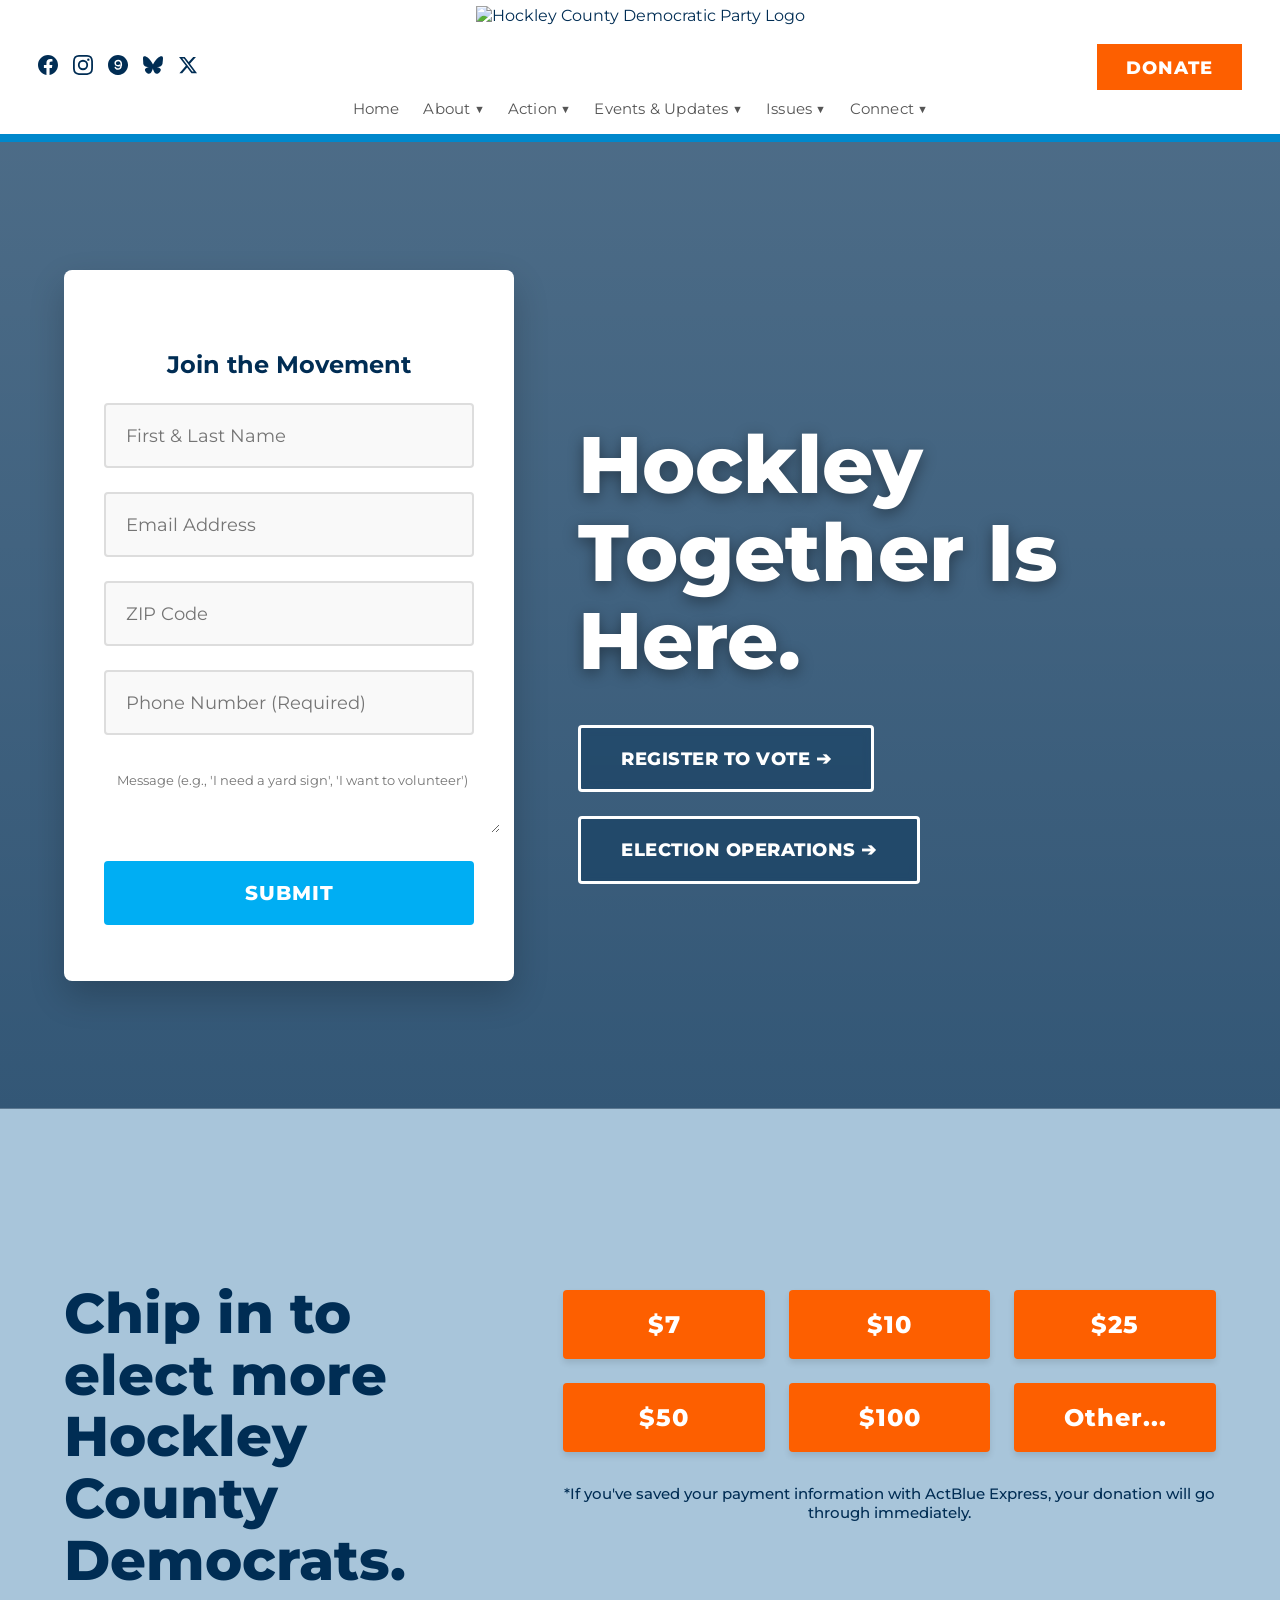
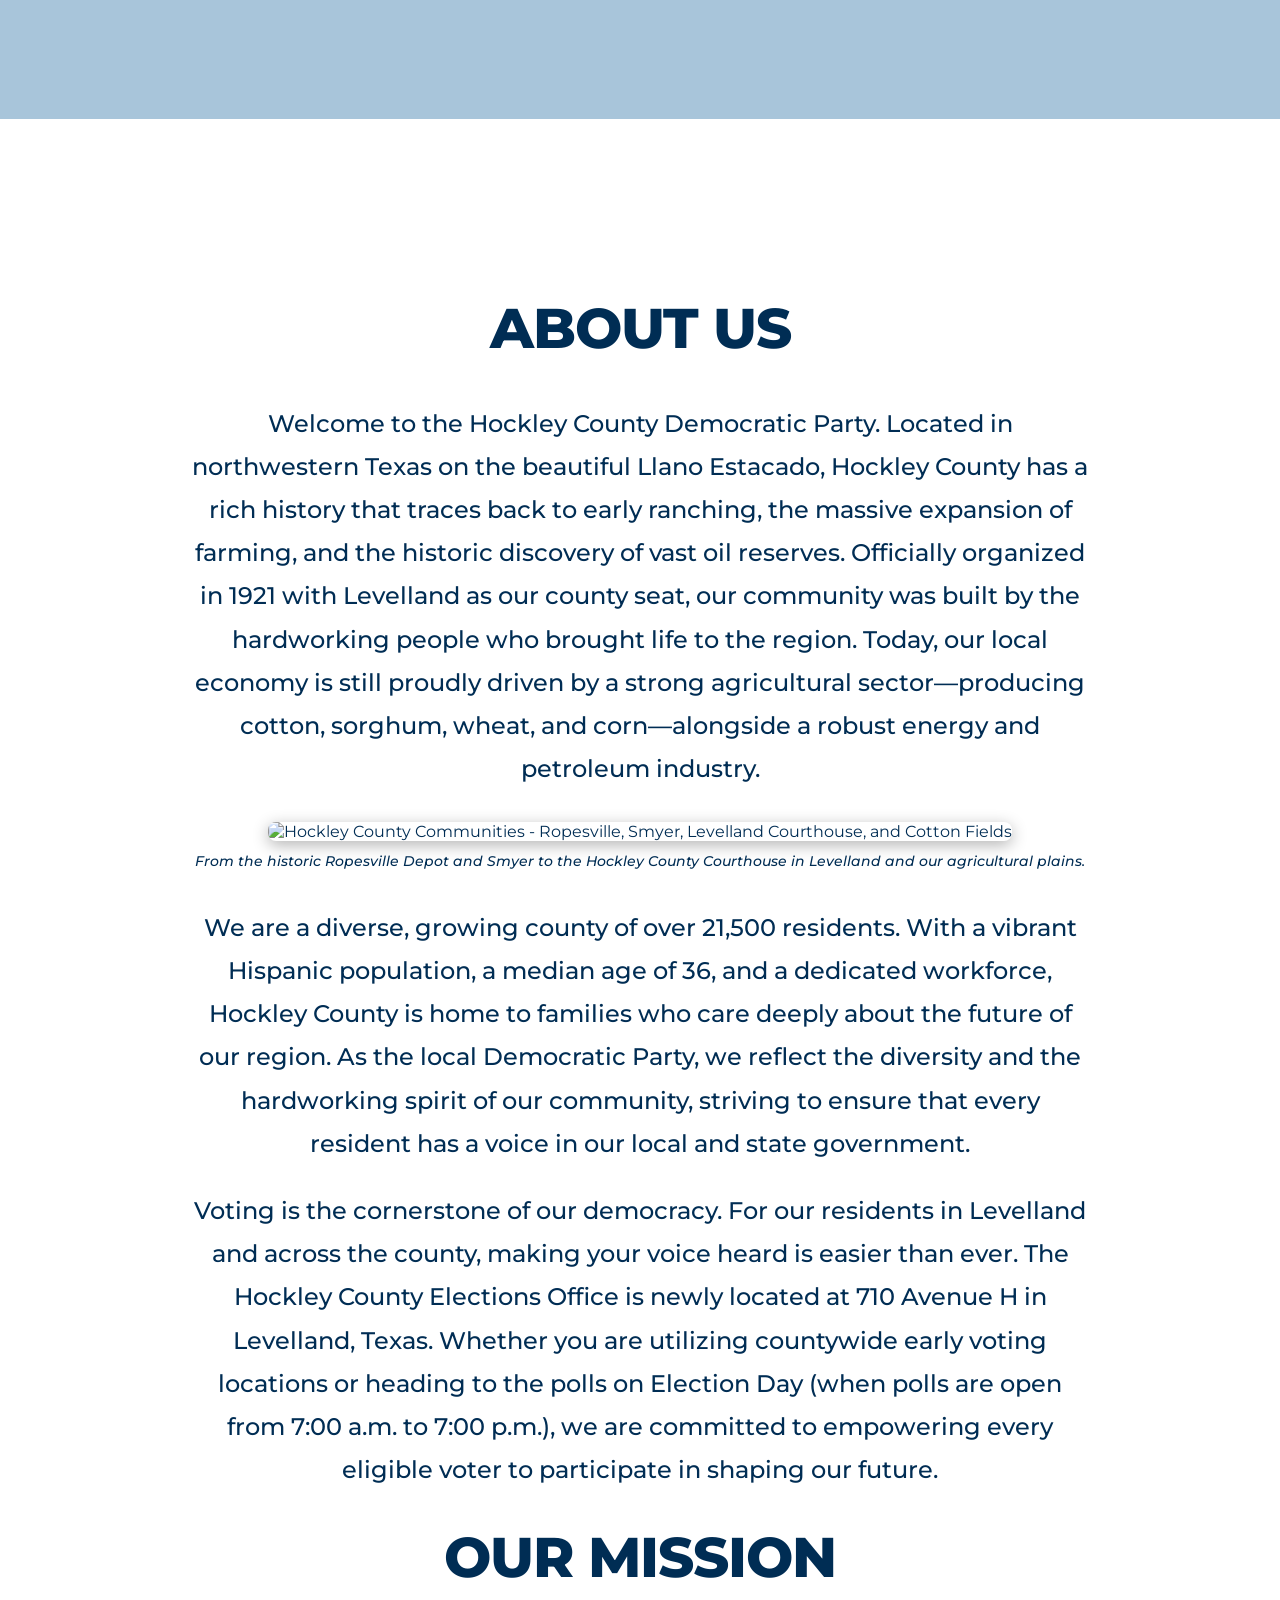
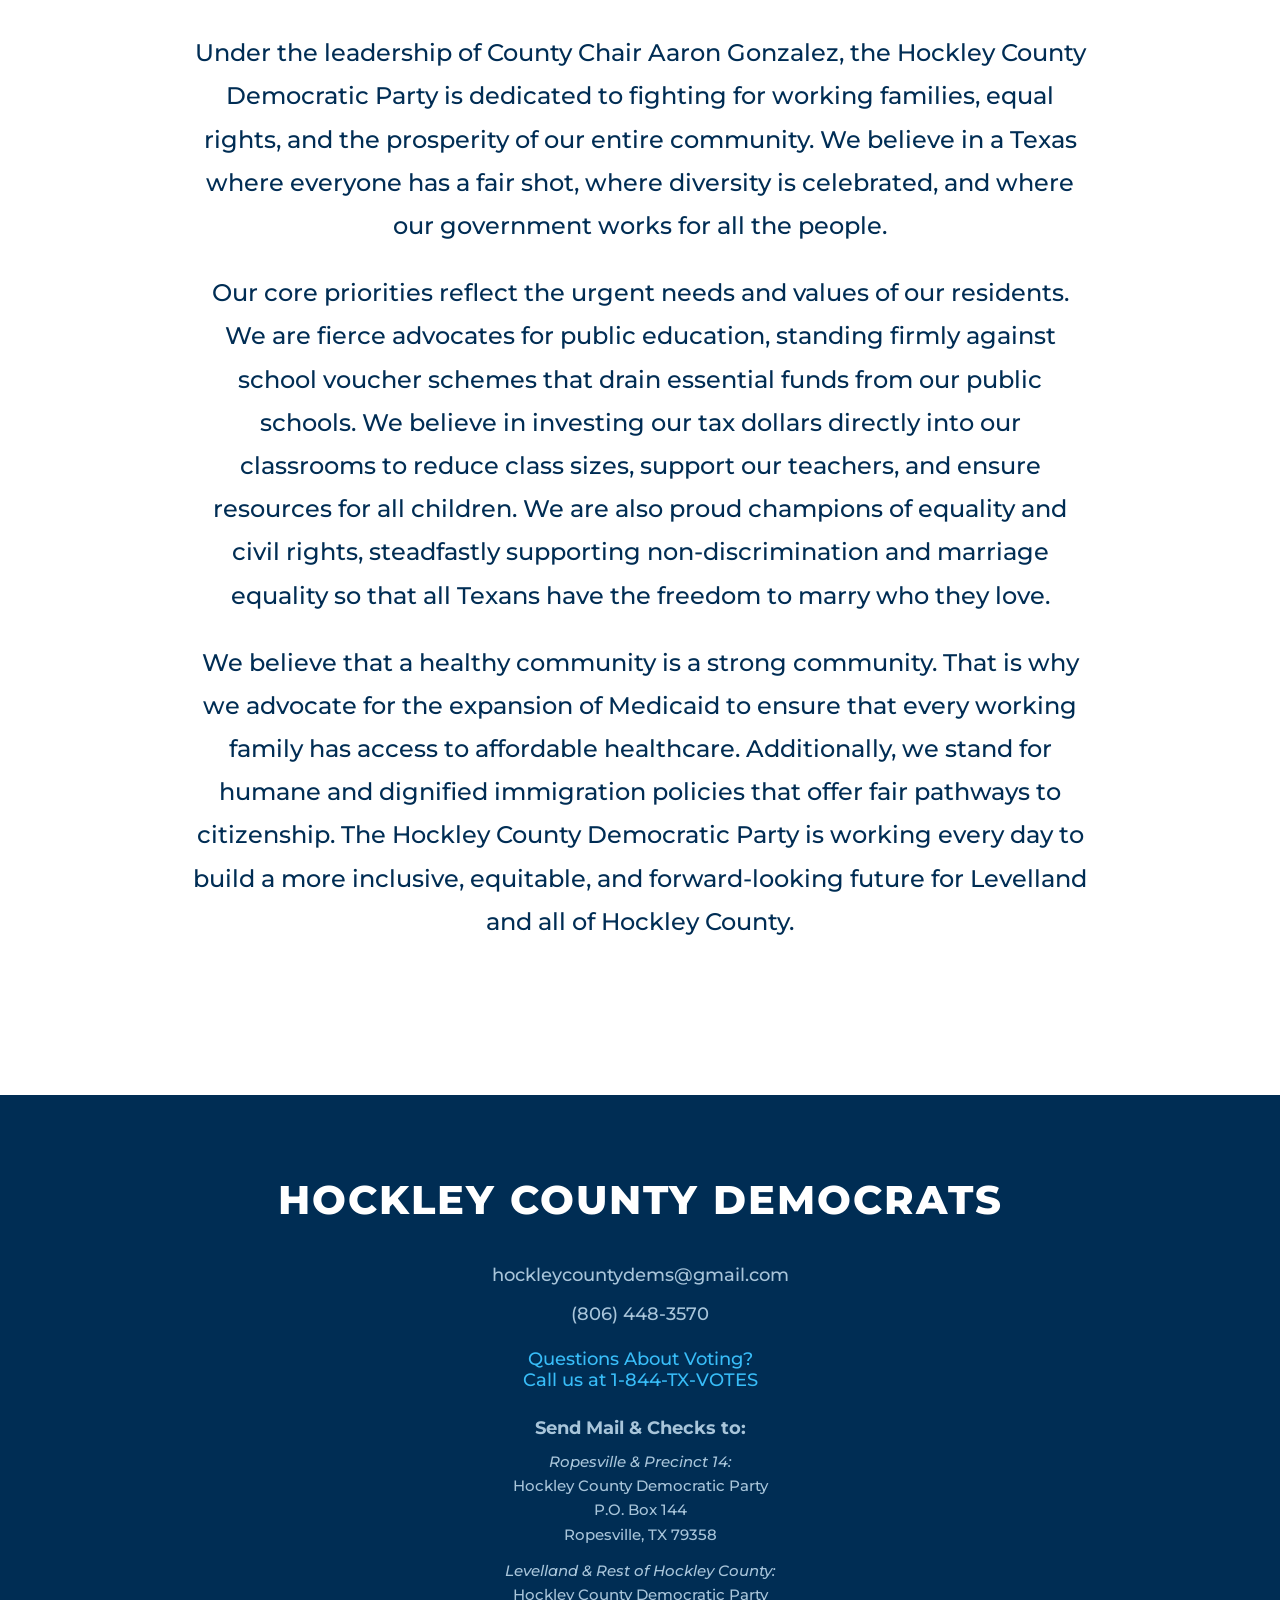
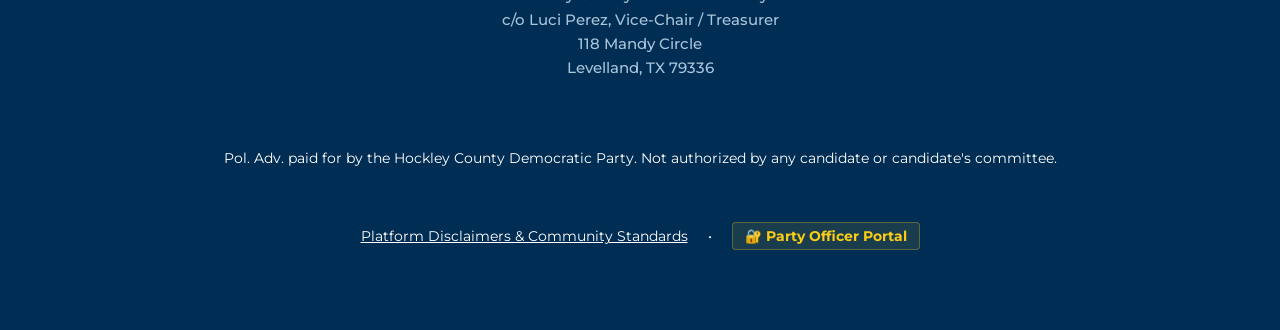
==== index.html @ a1cc04ae "Update index.html Changed Hockley Democrats to Hockley County Democrats." ====
<!DOCTYPE html>
<html lang="en">
<head>
  <link rel="icon" type="image/jpeg" href="images/logo.jpg">

  <meta name="description" content="Official Website of the Hockley County Democratic Party. Empowering residents to build communities that represent them. Vote, Volunteer, and Get Involved.">
  <meta charset="UTF-8" />
  <meta name="viewport" content="width=device-width, initial-scale=1.0"/>
  <title>Hockley Democrats</title>
  
  <!-- Fonts -->
  <link rel="preconnect" href="https://fonts.googleapis.com">
  <link rel="preconnect" href="https://fonts.gstatic.com" crossorigin>
  <link href="https://fonts.googleapis.com/css2?family=Alfa+Slab+One&family=Inter:wght@400;600;800&family=Montserrat:wght@400;600;800&display=swap" rel="stylesheet">
  
  <link rel="stylesheet" href="css/state_party_clone.css" />

<!-- Google tag (gtag.js) -->
<script async src="https://www.googletagmanager.com/gtag/js?id=G-Q577ZL75XM"></script>
<script>
  window.dataLayer = window.dataLayer || [];
  function gtag(){dataLayer.push(arguments);}
  gtag('js', new Date());

  gtag('config', 'G-Q577ZL75XM');
</script>
  <link rel="stylesheet" href="css/a11y.css">

  <!-- Open Graph Tags -->
  <meta property="og:title" content="Hockley Democrats">
  <meta property="og:description" content="Official Website of the Hockley County Democratic Party. Empowering residents to build communities that represent them. Vote, Volunteer, and Get Involved.">
  <meta property="og:image" content="https://hockleycountydems.org/images/logo.jpg">
  <meta property="og:type" content="website">

<!-- Local Business / Political Party JSON-LD -->
<script type="application/ld+json">
{
  "@context": "https://schema.org",
  "@type": "PoliticalParty",
  "name": "Hockley County Democratic Party",
  "url": "https://hockleycountydems.org",
  "logo": "https://hockleycountydems.org/images/logo.jpg",
  "address": {
    "@type": "PostalAddress",
    "streetAddress": "118 Mandy Circle",
    "addressLocality": "Levelland",
    "addressRegion": "TX",
    "postalCode": "79336",
    "addressCountry": "US"
  },
  "telephone": "(806) 448-3570",
  "email": "hockleycountydems@gmail.com"
}
</script>
</head>
<body class="tx-clone">

            <nav class="tx-clone-nav">
    <div id="google_translate_element" style="position: absolute; right: 1rem; top: 0rem; z-index: 1000; transform: scale(0.8); transform-origin: top right;"></div>
    <div class="tx-clone-nav-socials">
      <a href="https://www.facebook.com/HockleyCountyDemocrats" target="_blank" rel="noopener noreferrer" aria-label="Facebook" style="color: inherit;"><svg aria-hidden="true" width="20" height="20" viewBox="0 0 24 24" fill="currentColor"><path d="M24 12.073c0-6.627-5.373-12-12-12s-12 5.373-12 12c0 5.99 4.388 10.954 10.125 11.854v-8.385H7.078v-3.469h3.047V9.43c0-3.007 1.792-4.669 4.533-4.669 1.312 0 2.686.235 2.686.235v2.953H15.83c-1.491 0-1.956.925-1.956 1.874v2.25h3.328l-.532 3.469h-2.796v8.385C19.612 23.027 24 18.062 24 12.073z"/></svg></a>
      <a href="https://www.instagram.com/hockleycountydems/" target="_blank" rel="noopener noreferrer" aria-label="Instagram" style="color: inherit;"><svg aria-hidden="true" width="20" height="20" viewBox="0 0 24 24" fill="currentColor"><path d="M12 2.163c3.204 0 3.584.012 4.85.07 3.252.148 4.771 1.691 4.919 4.919.058 1.265.069 1.645.069 4.849 0 3.205-.012 3.584-.069 4.849-.149 3.225-1.664 4.771-4.919 4.919-1.266.058-1.644.07-4.85.07-3.204 0-3.584-.012-4.849-.07-3.26-.149-4.771-1.699-4.919-4.92-.058-1.265-.07-1.644-.07-4.849 0-3.204.013-3.583.07-4.849.149-3.227 1.664-4.771 4.919-4.919 1.266-.057 1.645-.069 4.849-.069zM12 0C8.741 0 8.333.014 7.053.072 2.695.272.273 2.69.073 7.052.014 8.333 0 8.741 0 12c0 3.259.014 3.668.072 4.948.2 4.358 2.618 6.78 6.98 6.98C8.333 23.986 8.741 24 12 24c3.259 0 3.668-.014 4.948-.072 4.354-.2 6.782-2.618 6.979-6.98.059-1.28.073-1.689.073-4.948 0-3.259-.014-3.667-.072-4.947-.196-4.354-2.617-6.78-6.979-6.98C15.668.014 15.259 0 12 0zm0 5.838a6.162 6.162 0 100 12.324 6.162 6.162 0 000-12.324zM12 16a4 4 0 110-8 4 4 0 010 8zm6.406-11.845a1.44 1.44 0 100 2.881 1.44 1.44 0 000-2.88z"/></svg></a>
      <a href="https://www.threads.com/@hockleycountydems" target="_blank" rel="noopener noreferrer" aria-label="Threads" style="color: inherit;"><svg aria-hidden="true" width="20" height="20" viewBox="0 0 24 24" fill="currentColor"><path d="M12.01 0C5.378 0 0 5.378 0 12.01c0 6.632 5.378 12.01 12.01 12.01 6.632 0 12.01-5.378 12.01-12.01C24.02 5.378 18.642 0 12.01 0zm4.55 12.983c-.078 3.065-1.928 4.795-4.556 4.795-2.22 0-3.923-1.39-4.218-3.447l1.782-.378c.174 1.22 1.09 2.052 2.436 2.052 1.583 0 2.658-1.077 2.686-2.924-.766.425-1.67.662-2.65.662-2.58 0-4.328-1.637-4.328-3.996 0-2.392 1.835-4.14 4.542-4.14 2.868 0 4.606 1.936 4.606 5.25v2.126h-1.782v-2.126c0-2.247-1.09-3.48-2.824-3.48-1.637 0-2.73 1.026-2.73 2.408 0 1.39 1.05 2.36 2.593 2.36.93 0 1.77-.333 2.43-.915l.09-.078v1.477z"/></svg></a>
      <a href="https://bsky.app/profile/hockleycountydems.bsky.social" target="_blank" rel="noopener noreferrer" aria-label="BlueSky" style="color: inherit;"><svg aria-hidden="true" width="20" height="20" viewBox="0 0 568 501" fill="currentColor"><path d="M123.121 33.664C188.241 82.553 258.281 181.68 284 234.873c25.719-53.192 95.759-152.32 160.879-201.21C491.866-1.611 568-28.906 568 57.947c0 17.346-9.945 145.713-15.778 166.555-20.275 72.453-94.155 90.933-159.875 79.748C507.222 323.8 536.444 388.56 473.333 453.32c-119.259 122.37-170.526-30.73-185.044-73.49-4.288-12.63-7.444-24.11-8.289-26.68-.845 2.57-4 14.05-8.289 26.68-14.518 42.76-65.785 195.86-185.044 73.49-63.111-64.76-33.889-129.52 80.988-149.07-65.72 11.185-139.6-7.295-159.875-79.748C9.945 203.66 0 75.293 0 57.947 0-28.906 76.135-1.612 123.121 33.664Z"/></svg></a>
      <a href="https://x.com/HockleyCoDems" target="_blank" rel="noopener noreferrer" aria-label="X (Twitter)" style="color: inherit;"><svg aria-hidden="true" width="20" height="20" viewBox="0 0 24 24" fill="currentColor"><path d="M18.244 2.25h3.308l-7.227 8.26 8.502 11.24H16.17l-5.214-6.817L4.99 21.75H1.68l7.73-8.835L1.254 2.25H8.08l4.713 6.231zm-1.161 17.52h1.833L7.084 4.126H5.117z"/></svg></a>
    </div>
    <div class="tx-clone-nav-center">
      <a href="index.html" class="tx-clone-logo" id="main-party-logo">
        <img src="images/logo.jpg" alt="Hockley County Democratic Party Logo" class="tx-clone-logo-img">
      </a>
      <div class="tx-clone-nav-links">
        <a href="index.html" class="nav-item">Home</a>
        
        <div class="nav-item dropdown">
          <span>About ▼</span>
          <div class="dropdown-content">
            <a href="about.html">About Us</a>
            <a href="2026-candidates.html">2026 Candidates</a>
          </div>
        </div>

        <div class="nav-item dropdown">
          <span>Action ▼</span>
          <div class="dropdown-content">
            <div style="padding: 0.5rem 1rem; font-size: 0.75rem; text-transform: uppercase; color: var(--text-muted); font-weight: 800; letter-spacing: 1px; border-bottom: 1px solid var(--glass-border); margin-bottom: 0.25rem;">For Voters</div>
            <a href="elections_101.html" style="color: #60a5fa; font-weight: 800;">Elections 101 FAQ 💡</a>
            <a href="election_operations.html" style="color: #c084fc; font-weight: 800;">Election Operations 📋</a>
            <a href="vbm.html" style="color: #34d399; font-weight: 800;">Vote by Mail 📬</a>
            <a href="vote.html">Voter Resources</a>
            
            <div style="padding: 0.5rem 1rem; font-size: 0.75rem; text-transform: uppercase; color: var(--text-muted); font-weight: 800; letter-spacing: 1px; border-bottom: 1px solid var(--glass-border); margin-top: 0.5rem; margin-bottom: 0.25rem;">For Organizers</div>
            <a href="chair_onboarding.html" style="color: #fcd34d; font-weight: 800;">Precinct Toolkit 🧰</a>
            <a href="van_support.html" style="color: #38bdf8; font-weight: 600;">VAN Support 💻</a>
            <a href="arena_training.html">The Arena</a>
            <a href="vdr_portal.html" style="color: #a78bfa; font-weight: 800;">VDR Portal 📝</a>
            <a href="precinct_chairs.html">Precinct Chairs</a>
          </div>
        </div>

        <div class="nav-item dropdown">
          <a href="community.html" style="color: inherit; text-decoration: none; font-weight: inherit;">Events & Updates ▼</a>
          <div class="dropdown-content">
            <a href="social_wall.html" style="color: #38bdf8; font-weight: 800;">Social Photo Gallery 📸</a>
            <a href="caucuses.html" style="color: #60a5fa; font-weight: 800;">Party Caucuses 🤝</a>
            <a href="events.html" style="color: #fb923c; font-weight: 800;">Events Calendar 📅</a>
          </div>
        </div>

        <div class="nav-item dropdown">
          <span>Issues ▼</span>
          <div class="dropdown-content">
            <a href="civics.html" style="color: #fcd34d; font-weight: 800;">Civics 📚</a>
          </div>
        </div>

        <div class="nav-item dropdown">
          <span>Connect ▼</span>
          <div class="dropdown-content">
            <a href="join.html" style="color: #fca5a5; font-weight: 800;">Join the Party 🤝</a>
            <a href="contact.html">Contact Us</a>
            <a href="admin/" style="color: #facc15; font-weight: 800; border-top: 1px solid var(--glass-border); margin-top: 0.25rem; padding-top: 0.5rem;">🔐 Chair Admin Portal</a>
          </div>
        </div>

      </div>
    </div>
    <div class="tx-clone-nav-right">
      <a href="https://secure.actblue.com/donate/hockley-county-democratic-party-tx-1" class="tx-clone-btn-donate" target="_blank" rel="noopener noreferrer">DONATE</a>
    </div>
  </nav>
  <div class="tx-clone-nav-accent-bar"></div>

  <!-- Tuesday Event Banner -->
  <div id="tuesday-event-banner" style="background-color: var(--tx-orange, #fd5f00); color: white; text-align: center; padding: 1rem 5%; font-weight: 800; font-size: 1.1rem; letter-spacing: 0.5px; box-shadow: 0 4px 6px rgba(0,0,0,0.1); position: relative; z-index: 900;">
    🚨 TUESDAY EVENT: Precinct Chair Meeting! 
    <a href="chair_onboarding.html" style="color: var(--tx-navy); text-decoration: underline; margin-left: 10px; transition: opacity 0.2s ease;">Click here for onboarding and details ➔</a>
  </div>
  <script>
    (function() {
      // Hide banner if current date is Wednesday or later
      var now = new Date();
      var expireDate = new Date('2026-06-17T00:00:00-05:00');
      if (now >= expireDate) {
        var banner = document.getElementById('tuesday-event-banner');
        if (banner) banner.style.display = 'none';
      }
    })();
  </script>

  <header class="tx-clone-hero">
    <div class="tx-clone-hero-left">
      <h3 style="margin-bottom: 1.5rem; color: var(--tx-navy); font-size: 1.5rem; text-align: center;">Join the Movement</h3>
      <form>
        <div class="tx-clone-form-group">
          <input type="text" id="name" name="name" placeholder="First & Last Name" required>
        </div>
        <div class="tx-clone-form-group">
          <input type="email" id="email" name="email" placeholder="Email Address" required>
        </div>
        <div class="tx-clone-form-group">
          <input type="text" id="zipcode" name="zipcode" placeholder="ZIP Code" required>
        </div>
        <div class="tx-clone-form-group">
          <input type="tel" id="phone" name="phone" placeholder="Phone Number (Required)" required>
        </div>
        <div class="tx-clone-form-group">
          <textarea id="message" name="message" placeholder="Message (e.g., 'I need a yard sign', 'I want to volunteer')" rows="3" style="width: 100%; padding: 0.8rem; border-radius: 4px; border: none; font-family: inherit; resize: vertical;"></textarea>
        </div>
        <button type="submit" class="tx-clone-btn-submit">SUBMIT</button>
      </form>
    </div>
    <div class="tx-clone-hero-right">
      <h1>Hockley Together is Here.</h1>
      <div class="tx-clone-hero-btns">
        <a href="vote.html" class="tx-clone-btn-outline">Register to Vote ➔</a>
        <a href="election_operations.html" class="tx-clone-btn-outline">Election Operations ➔</a>
      </div>
    </div>
  </header>

  <section class="tx-clone-donation">
    <div class="tx-clone-donation-inner">
      <div class="tx-clone-donation-left">
        <h2>Chip in to elect more<br>Hockley County Democrats.</h2>
      </div>
      <div class="tx-clone-donation-right">
        <div class="tx-clone-grid">
          <a href="https://secure.actblue.com/donate/hockley-county-democratic-party-tx-1" class="tx-clone-amount" target="_blank" rel="noopener noreferrer">$7</a>
          <a href="https://secure.actblue.com/donate/hockley-county-democratic-party-tx-1" class="tx-clone-amount" target="_blank" rel="noopener noreferrer">$10</a>
          <a href="https://secure.actblue.com/donate/hockley-county-democratic-party-tx-1" class="tx-clone-amount" target="_blank" rel="noopener noreferrer">$25</a>
          <a href="https://secure.actblue.com/donate/hockley-county-democratic-party-tx-1" class="tx-clone-amount" target="_blank" rel="noopener noreferrer">$50</a>
          <a href="https://secure.actblue.com/donate/hockley-county-democratic-party-tx-1" class="tx-clone-amount" target="_blank" rel="noopener noreferrer">$100</a>
          <a href="https://secure.actblue.com/donate/hockley-county-democratic-party-tx-1" class="tx-clone-amount" target="_blank" rel="noopener noreferrer">Other...</a>
        </div>
        <p class="tx-clone-donation-disclaimer">*If you've saved your payment information with ActBlue Express, your donation will go through immediately.</p>
      </div>
    </div>
  </section>

  <section class="tx-clone-content">
    <div class="tx-clone-content-inner">
      <h2>About Us</h2>
      <p>Welcome to the Hockley County Democratic Party. Located in northwestern Texas on the beautiful Llano Estacado, Hockley County has a rich history that traces back to early ranching, the massive expansion of farming, and the historic discovery of vast oil reserves. Officially organized in 1921 with Levelland as our county seat, our community was built by the hardworking people who brought life to the region. Today, our local economy is still proudly driven by a strong agricultural sector—producing cotton, sorghum, wheat, and corn—alongside a robust energy and petroleum industry.</p>
      
      <div style="margin: 2rem 0; text-align: center;">
        <img src="images/hockley_landmarks_collage.jpg" alt="Hockley County Communities - Ropesville, Smyer, Levelland Courthouse, and Cotton Fields" style="width: 100%; max-width: 800px; border-radius: 8px; border: 1px solid var(--glass-border); box-shadow: 0 4px 16px rgba(0,0,0,0.3);">
        <p style="font-size: 0.85rem; color: var(--text-muted); margin-top: 0.5rem; font-style: italic;">From the historic Ropesville Depot and Smyer to the Hockley County Courthouse in Levelland and our agricultural plains.</p>
      </div>

      <p>We are a diverse, growing county of over 21,500 residents. With a vibrant Hispanic population, a median age of 36, and a dedicated workforce, Hockley County is home to families who care deeply about the future of our region. As the local Democratic Party, we reflect the diversity and the hardworking spirit of our community, striving to ensure that every resident has a voice in our local and state government.</p>

      <p>Voting is the cornerstone of our democracy. For our residents in Levelland and across the county, making your voice heard is easier than ever. The Hockley County Elections Office is newly located at 710 Avenue H in Levelland, Texas. Whether you are utilizing countywide early voting locations or heading to the polls on Election Day (when polls are open from 7:00 a.m. to 7:00 p.m.), we are committed to empowering every eligible voter to participate in shaping our future.</p>

      <h2 style="margin-top: 2rem;">Our Mission</h2>
      <p>Under the leadership of County Chair Aaron Gonzalez, the Hockley County Democratic Party is dedicated to fighting for working families, equal rights, and the prosperity of our entire community. We believe in a Texas where everyone has a fair shot, where diversity is celebrated, and where our government works for all the people.</p>

      <p>Our core priorities reflect the urgent needs and values of our residents. We are fierce advocates for public education, standing firmly against school voucher schemes that drain essential funds from our public schools. We believe in investing our tax dollars directly into our classrooms to reduce class sizes, support our teachers, and ensure resources for all children. We are also proud champions of equality and civil rights, steadfastly supporting non-discrimination and marriage equality so that all Texans have the freedom to marry who they love.</p>

      <p>We believe that a healthy community is a strong community. That is why we advocate for the expansion of Medicaid to ensure that every working family has access to affordable healthcare. Additionally, we stand for humane and dignified immigration policies that offer fair pathways to citizenship. The Hockley County Democratic Party is working every day to build a more inclusive, equitable, and forward-looking future for Levelland and all of Hockley County.</p>
    </div>
  </section>

  <footer class="tx-clone-footer">
    <div class="tx-clone-footer-logo">HOCKLEY COUNTY DEMOCRATS</div>
    <div style="margin-bottom: 2rem; font-weight: 500; font-size: 1.1rem;">
      <p><a href="mailto:hockleycountydems@gmail.com" style="color: inherit; text-decoration: none;">hockleycountydems@gmail.com</a></p>
      <p><a href="tel:8064483570" style="color: inherit; text-decoration: none;">(806) 448-3570</a></p>
      <p style="margin-top: 1.5rem; color: #38bdf8;">Questions About Voting?<br>Call us at 1-844-TX-VOTES</p>
      <div style="margin-top: 1.5rem; color: #a3e635; line-height: 1.6;">
        <p style="margin-bottom: 0.5rem;"><strong>Send Mail & Checks to:</strong></p>
        <p style="font-size: 0.95rem; margin: 0.25rem 0;"><em>Ropesville & Precinct 14:</em><br>Hockley County Democratic Party<br>P.O. Box 144<br>Ropesville, TX 79358</p>
        <p style="font-size: 0.95rem; margin-top: 0.75rem;"><em>Levelland & Rest of Hockley County:</em><br>Hockley County Democratic Party<br>c/o Luci Perez, Vice-Chair / Treasurer<br>118 Mandy Circle<br>Levelland, TX 79336</p>
      </div>
    </div>
    <p style="font-size: 0.85rem; border: 1px solid var(--glass-border); display: inline-block; padding: 1.5rem; border-radius: 4px; color: white;">Pol. Adv. paid for by the Hockley County Democratic Party. Not authorized by any candidate or candidate's committee.</p>
    <div style="margin-top: 1.5rem; display: flex; gap: 1.25rem; justify-content: center; align-items: center; flex-wrap: wrap;"><a href="standards.html" style="color: var(--text-muted); text-decoration: underline; font-size: 0.85rem;">Platform Disclaimers & Community Standards</a><span style="color: var(--text-muted); font-size: 0.85rem;">•</span><a href="admin/" style="color: #facc15; font-weight: 700; text-decoration: none; font-size: 0.85rem; background: rgba(250, 204, 21, 0.1); padding: 0.3rem 0.75rem; border-radius: 4px; border: 1px solid rgba(250, 204, 21, 0.3);">🔐 Party Officer Portal</a></div>
  </footer>

  <script src="js/app.js"></script>
  <script src="js/value_counter.js"></script>
  <script type="module" src="js/form_handler.js"></script>
  <script type="module" src="mobile/app.js"></script>

  <!-- Google Translate -->
  <script>
    function googleTranslateElementInit() {
      new google.translate.TranslateElement({pageLanguage: 'en', includedLanguages: 'es,en', layout: google.translate.TranslateElement.InlineLayout.SIMPLE}, 'google_translate_element');
    }
  </script>
  <script src="//translate.google.com/translate_a/element.js?cb=googleTranslateElementInit"></script>

  <script src="js/a11y.js"></script>
  <script src="js/cms_loader.js"></script>
</body>
</html>
---- css/state_party_clone.css ----
:root {
  --tx-navy: #002d54;
  --tx-orange: #fd5f00;
  --tx-sky: #00aef3;
  --tx-light-blue: #a8c5da;
  --tx-white: #ffffff;
}

html,
body.tx-clone {
  font-family: "Montserrat", "Inter", sans-serif;
  background-color: var(--tx-white);
  color: var(--tx-navy);
  margin: 0;
  padding: 0;
  overflow-x: hidden;
  max-width: 100vw;
}

.tx-clone-nav {
  background-color: var(--tx-white);
  padding: 1rem 3%;
  display: flex;
  justify-content: space-between;
  align-items: center;
  position: relative;
  z-index: 2000;
}

.tx-clone-nav-accent-bar {
  height: 8px;
  background-color: #0088cc; /* The sky blue accent line under the nav */
  width: 100%;
  position: relative;
  z-index: 1050;
}

.tx-clone-nav-socials {
  display: flex;
  gap: 15px;
  color: var(--tx-navy);
  flex: 1;
}

.tx-clone-nav-center {
  display: flex;
  flex-direction: column;
  align-items: center;
  flex: 3;
}

.tx-clone-logo {
  display: flex;
  align-items: center;
  justify-content: center;
  text-decoration: none;
  color: var(--tx-navy);
  margin-bottom: 0.2rem;
}

.tx-clone-logo-text-left,
.tx-clone-logo-text-right {
  font-family: "Alfa Slab One", "Rockwell", "Courier Bold", serif;
  font-size: 3.2rem;
  font-weight: 400; /* Alfa Slab One is naturally heavy */
  letter-spacing: -1.5px;
  text-transform: uppercase;
}

.tx-clone-logo-img {
  height: 90px;
  margin: 0 -5px;
  margin-top: -10px; /* Offset the white padding in the generated image */
  object-fit: cover;
}

.tx-clone-nav-links {
  display: flex;
  justify-content: center;
  gap: 1.5rem;
}

.tx-clone-nav-links a {
  color: #555;
  text-decoration: none;
  font-weight: 400; /* Slim font matched from reference */
  font-size: 0.95rem;
  letter-spacing: 0.2px;
  transition: color 0.2s ease;
}

.tx-clone-nav-links a.active {
  border-bottom: 2px solid #999;
}

.tx-clone-nav-links a:hover {
  color: var(--tx-navy);
}

.tx-clone-nav-right {
  flex: 1;
  display: flex;
  justify-content: flex-end;
}

.tx-clone-btn-donate {
  background-color: var(--tx-orange);
  color: white;
  padding: 0.8rem 1.8rem;
  font-weight: 800;
  font-size: 1.1rem;
  text-decoration: none;
  text-transform: uppercase;
  letter-spacing: 1px;
  transition: background-color 0.3s ease;
}

.tx-clone-btn-donate:hover {
  background-color: #e65600;
}

.tx-mobile-menu-btn {
  display: none;
  background: none;
  border: none;
  font-size: 2rem;
  color: var(--tx-navy);
  cursor: pointer;
  padding: 0.5rem;
}

/* Mobile Responsiveness for Navigation */
@media (max-width: 768px) {
  .tx-clone-nav {
    flex-direction: column;
    gap: 1.5rem;
    padding: 1.5rem 1rem;
    z-index: 5000;
  }

  .tx-mobile-menu-btn {
    display: block;
    position: absolute;
    top: 1.2rem;
    left: 1rem;
    z-index: 9999;
  }

  /* Demote translate overlay */
  #google_translate_element {
    z-index: 1 !important;
  }

  .tx-clone-nav-socials {
    justify-content: center;
    width: 100%;
    margin-top: 2rem;
    pointer-events: none; /* Prevent static icons from capturing erroneous taps */
  }
  .tx-clone-nav-center {
    width: 100%;
    position: relative;
    z-index: 9000;
  }
  .tx-clone-logo-img {
    height: 70px;
  }
  .tx-clone-nav-links {
    display: none; /* Hide by default */
    flex-wrap: wrap;
    gap: 1.25rem 0.75rem;
    margin-top: 1rem;
    justify-content: center;
    position: relative;
    z-index: 9999;
    width: 100%;
  }
  .tx-clone-nav-links.active {
    display: flex; /* Show when active */
  }
  .tx-clone-nav-links a,
  .tx-clone-nav-links .nav-item,
  .tx-clone-nav-links .dropdown > span,
  .tx-clone-nav-links .dropdown > a {
    font-size: 0.95rem;
    padding: 0.4rem 0.6rem;
    touch-action: manipulation; /* Eliminate iOS tap highlight delay/blocking */
    -webkit-user-select: none;
    user-select: none;
    -webkit-touch-callout: none;
    -webkit-tap-highlight-color: transparent;
    cursor: pointer;
  }
  .tx-clone-nav-links .dropdown {
    width: 100%;
    text-align: center;
  }
  .tx-clone-nav-links .dropdown > span {
    display: inline-block;
    width: 100%;
    padding: 10px 0;
  }
  .tx-clone-nav-links .dropdown-content {
    z-index: 10000 !important;
    position: static !important;
    width: 100%;
    box-shadow: none;
    border: none;
    background: transparent;
  }

  /* Fallback for JS manual toggle */
  .tx-clone-nav-links .dropdown.active .dropdown-content {
    display: block !important;
  }
  .tx-clone-nav-right {
    justify-content: center;
    width: 100%;
    margin-top: 1rem;
    position: relative;
    z-index: 10; /* Drop the Donate button behind the dropdown menus */
  }
  .tx-clone-btn-donate {
    touch-action: manipulation;
  }
}

/* Hero */
.tx-clone-hero {
  box-sizing: border-box;
  background-image:
    linear-gradient(rgba(0, 45, 84, 0.7), rgba(0, 45, 84, 0.8)),
    url("../images/hidalgo-exterior-d2100-675.avif");
  background-size: cover;
  background-position: center;
  padding: 8rem 5%;
  color: white;
  display: flex;
  justify-content: space-between;
  align-items: center;
  flex-wrap: wrap;
  gap: 4rem;
  min-height: 80vh;
}

.tx-clone-hero-left,
.tx-clone-hero-right {
  flex: 1;
  min-width: 300px;
  box-sizing: border-box;
}

.tx-clone-hero-left {
  max-width: 450px;
  box-sizing: border-box;
  background-color: white; /* Changed from glass to solid white for crispness */
  color: var(--tx-navy);
  padding: 3.5rem 2.5rem;
  border-radius: 8px; /* Sharper corners */
  box-shadow: 0 15px 35px rgba(0, 0, 0, 0.2);
}

.tx-clone-form-group {
  margin-bottom: 1.5rem;
}

.tx-clone-hero-left input {
  width: 100%;
  box-sizing: border-box;
  padding: 1.25rem;
  border: 2px solid #ddd;
  border-radius: 4px;
  font-size: 1.1rem;
  background: #f9f9f9;
  font-family: "Montserrat", "Inter", sans-serif;
  transition: border-color 0.3s ease;
}

.tx-clone-hero-left input:focus {
  border-color: var(--tx-navy);
  outline: 3px solid var(--tx-navy);
  outline-offset: 2px;
  background: white;
}

.tx-clone-btn-submit {
  width: 100%;
  box-sizing: border-box;
  background-color: var(--tx-sky);
  color: white;
  padding: 1.25rem;
  border: none;
  border-radius: 4px;
  font-size: 1.25rem;
  font-family: "Montserrat", "Inter", sans-serif;
  font-weight: 800;
  cursor: pointer;
  text-transform: uppercase;
  letter-spacing: 1px;
  transition: background-color 0.2s;
}

.tx-clone-btn-submit:hover {
  background-color: #009ce0;
}

.tx-clone-hero-right h1 {
  font-size: 5rem;
  line-height: 1.1;
  margin-bottom: 2.5rem;
  color: white;
  font-weight: 800;
  text-transform: capitalize;
  background: none;
  -webkit-text-fill-color: white;
  text-shadow: 0 4px 15px rgba(0, 0, 0, 0.4);
}

.tx-clone-hero-btns {
  display: flex;
  gap: 1.5rem;
  flex-wrap: wrap;
}

.tx-clone-btn-outline {
  border: 3px solid white;
  color: white;
  padding: 1.2rem 2.5rem;
  border-radius: 4px;
  text-decoration: none;
  font-weight: 800;
  font-family: "Montserrat", "Inter", sans-serif;
  font-size: 1.15rem;
  text-transform: uppercase;
  letter-spacing: 0.5px;
  background: rgba(0, 45, 84, 0.4);
  backdrop-filter: blur(5px);
  transition: all 0.3s ease;
}

.tx-clone-btn-outline:hover {
  background: white;
  color: var(--tx-navy);
  text-decoration: none;
}

/* Mobile Responsiveness for Hero */
@media (max-width: 768px) {
  .tx-clone-hero {
    flex-direction: column-reverse;
    padding: 6rem 5% 4rem 5%;
    gap: 2.5rem;
    text-align: center;
  }
  .tx-clone-hero-left {
    width: 100%;
    margin: 0 auto;
    padding: 2rem 1.5rem;
  }
  .tx-clone-hero-right {
    display: flex;
    flex-direction: column;
    align-items: center;
  }
  .tx-clone-hero-right h1 {
    font-size: 3rem;
  }
  .tx-clone-hero-btns {
    justify-content: center;
  }
}

/* Donation Section - Split Layout */
.tx-clone-donation {
  background-color: var(--tx-light-blue);
  padding: 8rem 5%;
}

.tx-clone-donation-inner {
  max-width: 1200px;
  margin: 0 auto;
  display: flex;
  align-items: center;
  justify-content: space-between;
  gap: 4rem;
  flex-wrap: wrap;
}

.tx-clone-donation-left {
  flex: 1;
  min-width: 300px;
  text-align: left;
}

.tx-clone-donation-left h2 {
  color: var(--tx-navy);
  margin-bottom: 0;
  font-size: 3.5rem;
  font-weight: 800;
  line-height: 1.1;
}

.tx-clone-donation-right {
  flex: 1.5;
  min-width: 350px;
}

.tx-clone-grid {
  display: grid;
  grid-template-columns: repeat(3, 1fr);
  gap: 1.5rem;
  margin-bottom: 2rem;
}

@media (max-width: 768px) {
  .tx-clone-grid {
    grid-template-columns: repeat(2, 1fr);
  }
  .tx-clone-donation-left h2 {
    font-size: 2.5rem;
    text-align: center;
  }
}

.tx-clone-amount {
  background-color: var(--tx-orange);
  color: white;
  padding: 1.25rem;
  font-size: 1.5rem;
  font-weight: 800;
  text-decoration: none;
  border-radius: 4px;
  display: flex;
  justify-content: center;
  align-items: center;
  transition: all 0.3s ease;
  font-family: "Montserrat", "Inter", sans-serif;
  box-shadow: 0 4px 6px rgba(0, 0, 0, 0.1);
  letter-spacing: 1px;
}

.tx-clone-amount:hover {
  background-color: #e65600;
  color: white;
  transform: translateY(-5px);
  box-shadow: 0 10px 20px rgba(253, 95, 0, 0.3);
  text-decoration: none;
}

.tx-clone-donation-disclaimer {
  font-size: 0.95rem;
  color: var(--tx-navy);
  text-align: center;
  font-weight: 500;
}

/* Content */
.tx-clone-content {
  background-color: white; /* Changed from light blue back to white for crisp look */
  padding: 8rem 5%;
  text-align: center;
  color: var(--tx-navy);
}

.tx-clone-content-inner {
  max-width: 900px;
  margin: 0 auto;
}

.tx-clone-content h2 {
  font-size: 3.5rem;
  margin-bottom: 2.5rem;
  font-weight: 800;
  text-transform: uppercase;
  letter-spacing: -1px;
}

.tx-clone-content p {
  font-size: 1.5rem;
  line-height: 1.8;
  color: var(--tx-navy);
  font-weight: 500;
}

/* Footer */
.tx-clone-footer {
  background-color: var(--tx-navy);
  color: white;
  padding: 5rem 5%;
  text-align: center;
}

.tx-clone-footer-logo {
  font-size: 2.5rem;
  font-weight: 800;
  margin-bottom: 2.5rem;
  letter-spacing: 2px;
}

.tx-clone-footer p {
  color: #a8c5da;
  margin-bottom: 0.5rem;
}

.tx-clone-nav-links .nav-item,
.tx-clone-nav-links .dropdown > span {
  color: #555;
  text-decoration: none;
  font-weight: 400;
  font-size: 0.95rem;
  letter-spacing: 0.2px;
  transition: color 0.2s ease;
  cursor: pointer;
}

.tx-clone-nav-links .dropdown:hover > span,
.tx-clone-nav-links .nav-item:hover {
  color: var(--tx-navy);
}

/* Enforce Dropdown Display Mechanics */
.tx-clone-nav-links .dropdown {
  position: relative;
  cursor: pointer;
}
.tx-clone-nav-links .dropdown:hover {
  z-index: 9999;
}

.tx-clone-nav-links .dropdown-content {
  display: none;
  position: absolute;
  top: 100%;
  left: 0;
  background-color: #ffffff;
  min-width: 200px;
  box-shadow: 0 4px 15px rgba(0, 0, 0, 0.1);
  border: 1px solid #e2e8f0;
  border-radius: 6px;
  z-index: 2000;
  padding: 0.5rem 0;
}

.tx-clone-nav-links .dropdown:hover .dropdown-content {
  display: block;
}

.tx-clone-nav-links .dropdown-content a {
  display: block;
  padding: 0.6rem 1.2rem;
  color: #333;
  text-decoration: none;
  font-size: 0.9rem;
  transition: all 0.2s ease;
  font-weight: 500;
}

.tx-clone-nav-links .dropdown-content a:hover {
  background-color: #f1f5f9;
  color: #0f172a;
}

/* --- Ponytail Global Mobile Overrides --- */
@media (max-width: 768px) {
  html, body.tx-clone {
    max-width: 100vw !important;
    overflow-x: clip !important;
  }
  
  .tx-clone-hero h1 {
    font-size: 2.5rem !important;
  }
  
  .tx-clone-hero-left, .tx-clone-hero-right {
    min-width: 100% !important;
  }
  
  .tx-clone-btn-submit, .tx-clone-btn-donate, .tx-clone-btn-outline {
    min-height: 48px;
    padding: 1rem;
    width: 100%;
    box-sizing: border-box;
    text-align: center;
    display: flex;
    justify-content: center;
    align-items: center;
  }

  .tx-clone-donation-left h2, .tx-clone-content h2 {
    font-size: 2rem !important;
  }

  .tx-clone-grid {
    grid-template-columns: 1fr 1fr !important;
  }
  
  @media (max-width: 480px) {
    .tx-clone-grid {
      grid-template-columns: 1fr !important;
    }
  }
  
  .tx-clone-content p {
    font-size: 1.1rem !important;
  }
  
  .tx-clone-footer {
    padding: 3rem 1rem !important;
  }
}

.candidate-columns {
  display: grid;
  grid-template-columns: repeat(3, minmax(0, 1fr));
  gap: 2rem;
  max-width: 1200px;
  margin: 0 auto;
  padding: 0 20px;
}

.candidate {
  min-width: 0;
}

@media (max-width: 700px) {
  .candidate-columns {
    grid-template-columns: 1fr;
  }
}
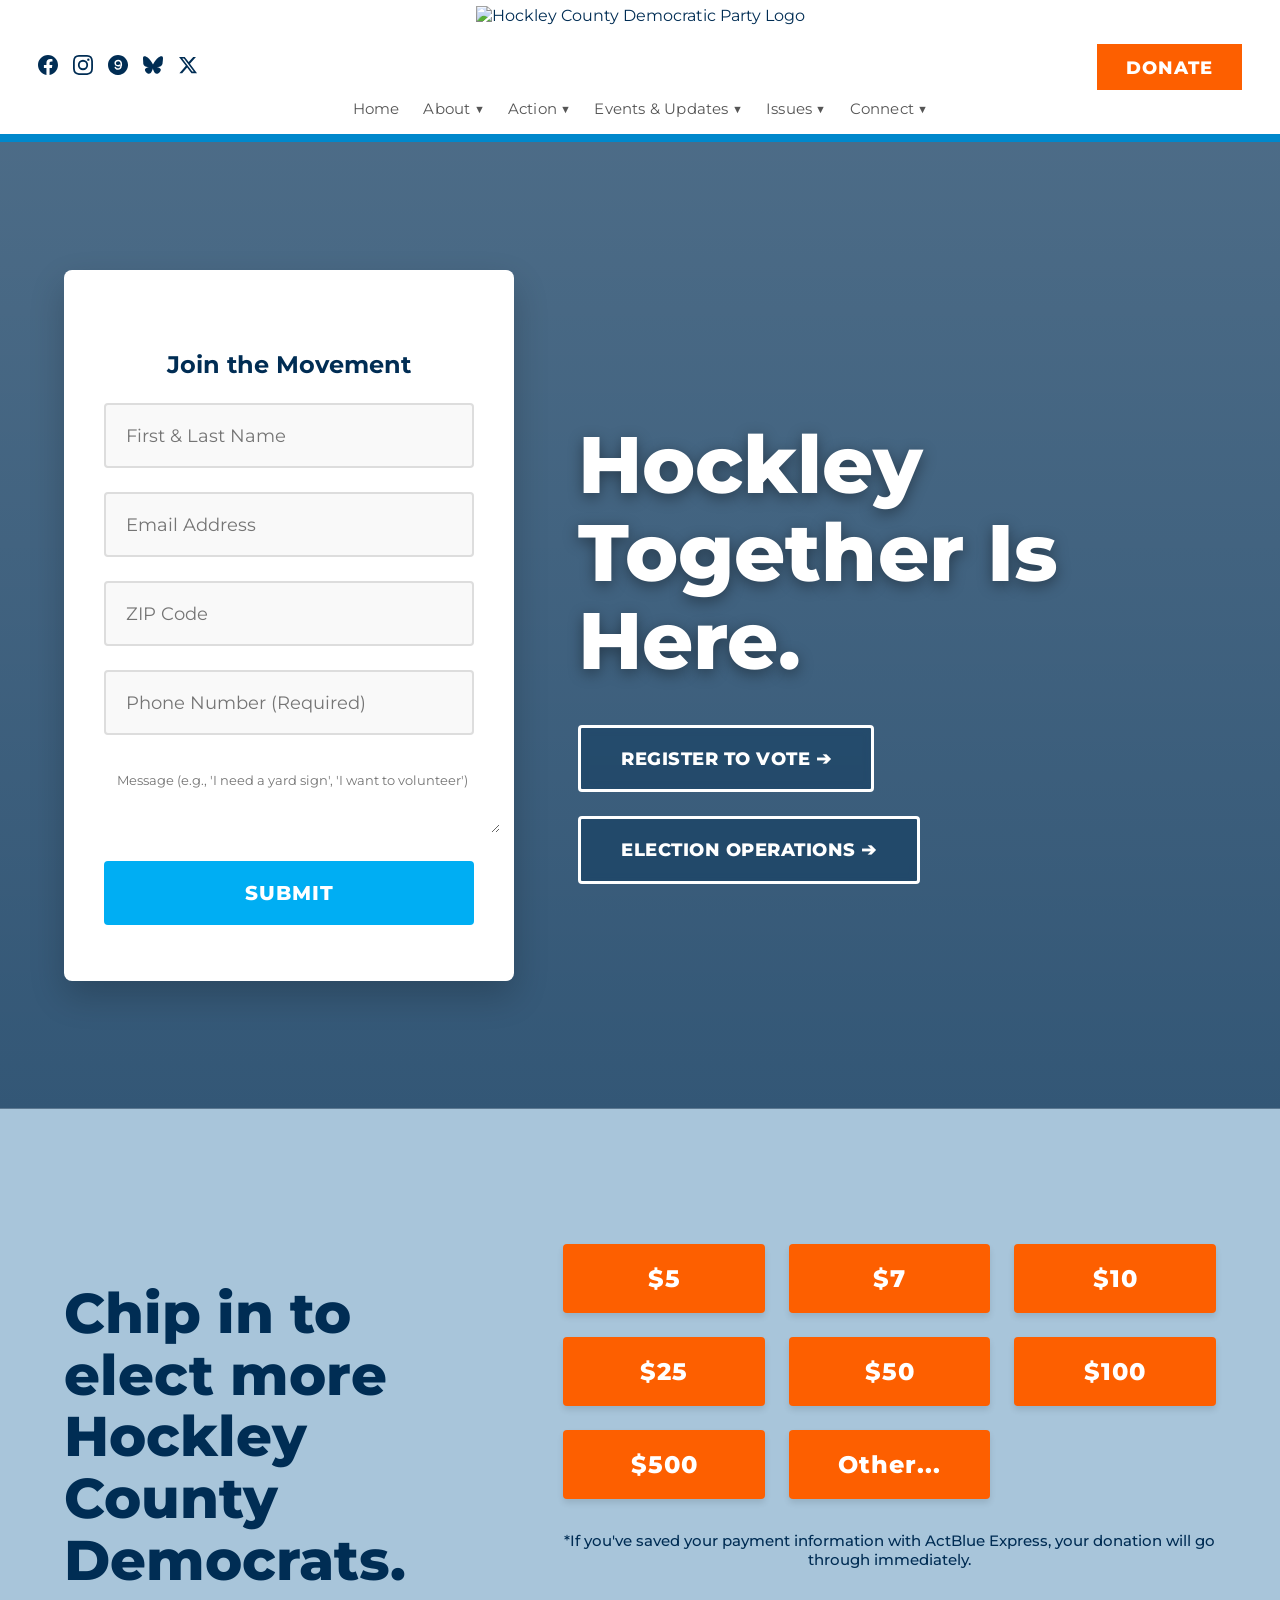
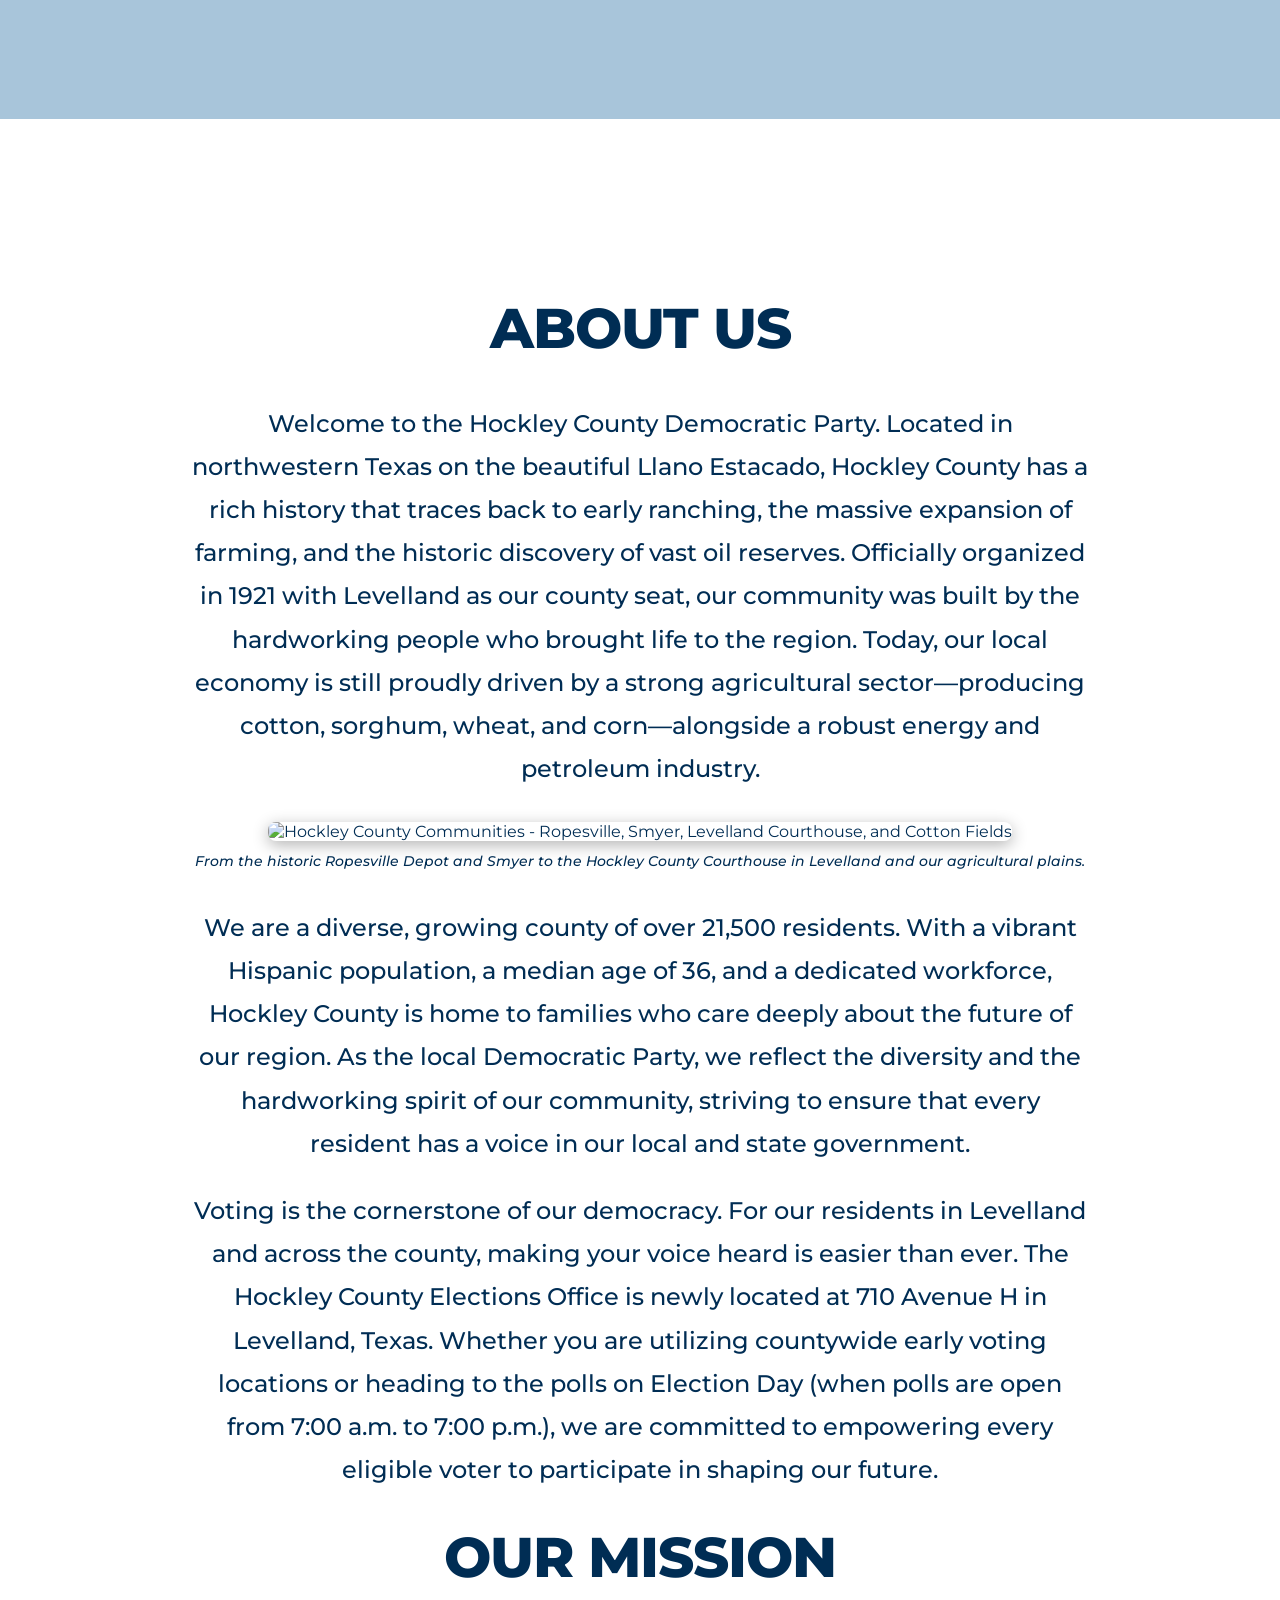
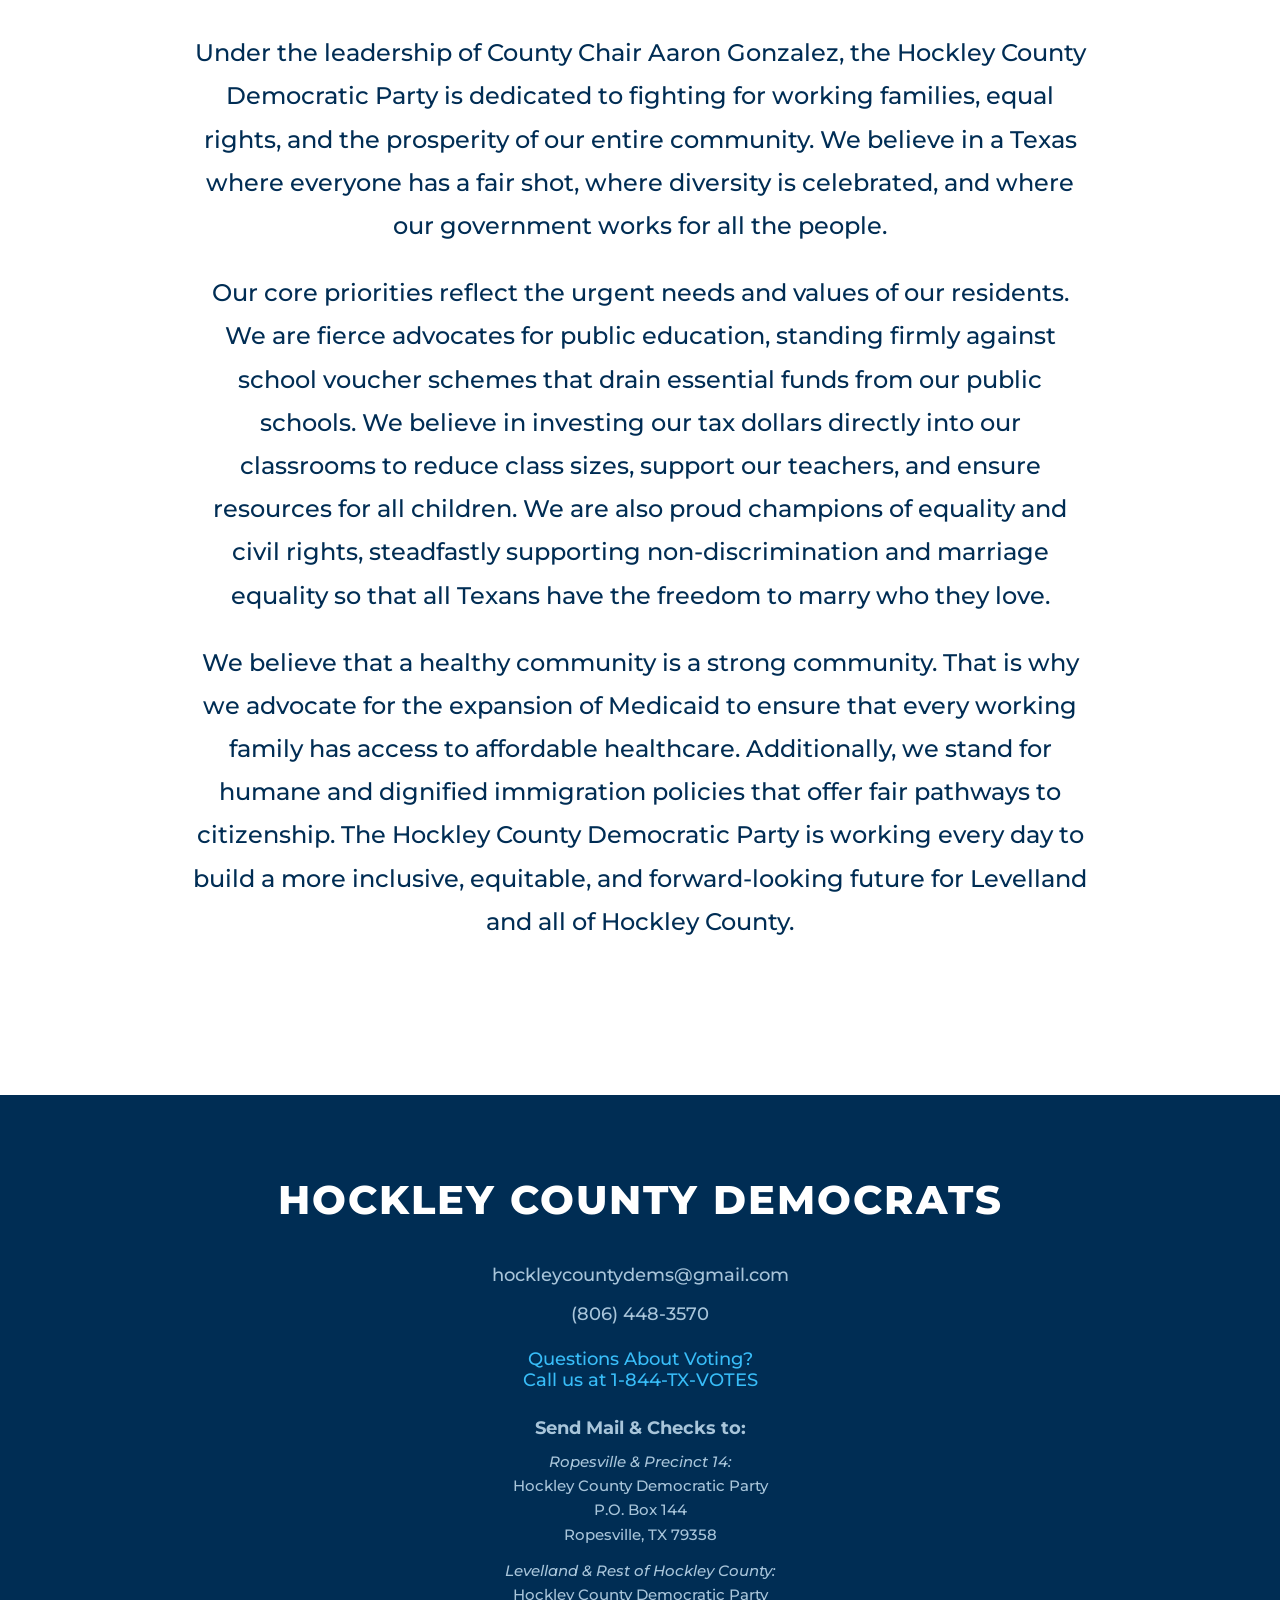
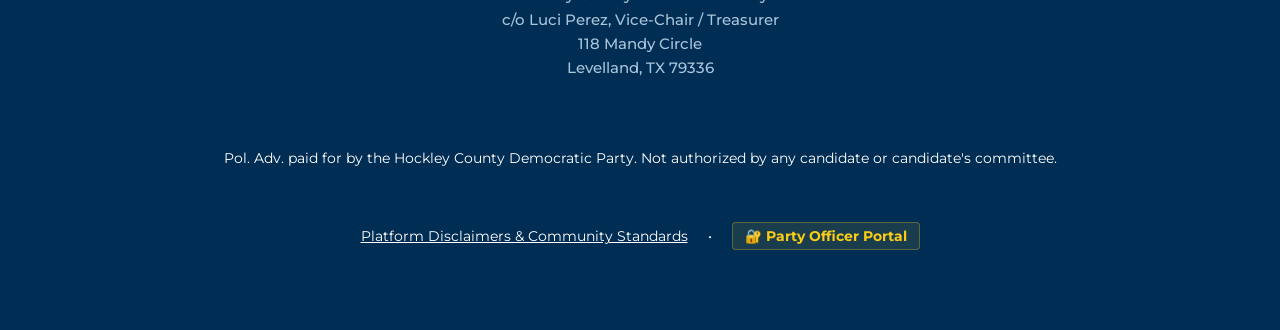
==== commit 8c274be7: "Update index.html Adding donation amounts on ActBlue section." ====
--- a/index.html
+++ b/index.html
@@ -185,11 +185,13 @@
       </div>
       <div class="tx-clone-donation-right">
         <div class="tx-clone-grid">
+          <a href="https://secure.actblue.com/donate/hockley-county-democratic-party-tx-1" class="tx-clone-amount" target="_blank" rel="noopener noreferrer">$5</a>
           <a href="https://secure.actblue.com/donate/hockley-county-democratic-party-tx-1" class="tx-clone-amount" target="_blank" rel="noopener noreferrer">$7</a>
           <a href="https://secure.actblue.com/donate/hockley-county-democratic-party-tx-1" class="tx-clone-amount" target="_blank" rel="noopener noreferrer">$10</a>
           <a href="https://secure.actblue.com/donate/hockley-county-democratic-party-tx-1" class="tx-clone-amount" target="_blank" rel="noopener noreferrer">$25</a>
           <a href="https://secure.actblue.com/donate/hockley-county-democratic-party-tx-1" class="tx-clone-amount" target="_blank" rel="noopener noreferrer">$50</a>
           <a href="https://secure.actblue.com/donate/hockley-county-democratic-party-tx-1" class="tx-clone-amount" target="_blank" rel="noopener noreferrer">$100</a>
+          <a href="https://secure.actblue.com/donate/hockley-county-democratic-party-tx-1" class="tx-clone-amount" target="_blank" rel="noopener noreferrer">$500</a>
           <a href="https://secure.actblue.com/donate/hockley-county-democratic-party-tx-1" class="tx-clone-amount" target="_blank" rel="noopener noreferrer">Other...</a>
         </div>
         <p class="tx-clone-donation-disclaimer">*If you've saved your payment information with ActBlue Express, your donation will go through immediately.</p>
